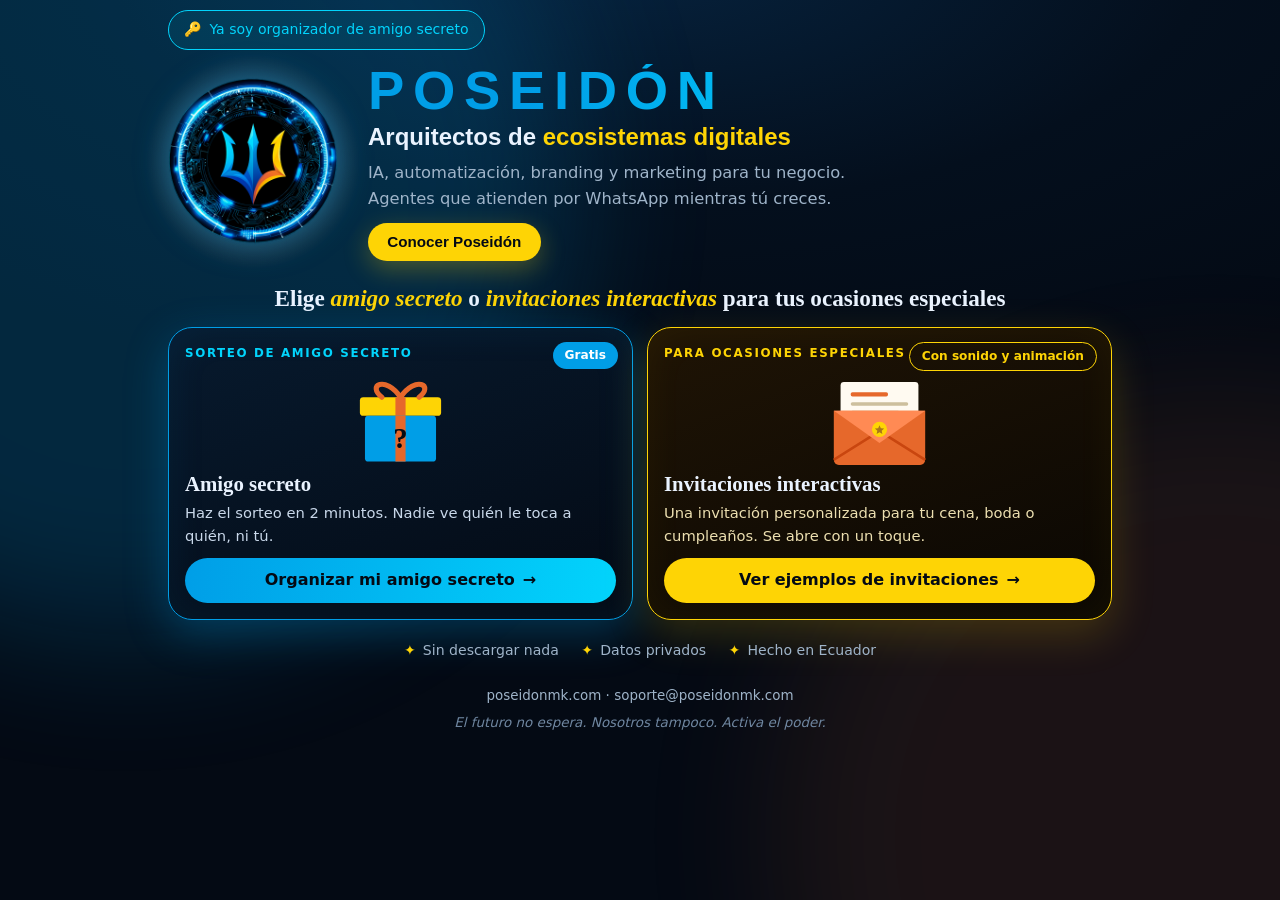
==== index.html @ f5eb84e8 "Portada: solo 'Conocer Poseidón', títulos y botones más claros; sorteo: 'Cómo funciona' plegable des" ====
<!DOCTYPE html>
<html lang="es">
<head>
<meta charset="utf-8">
<meta name="viewport" content="width=device-width, initial-scale=1, viewport-fit=cover">
<title>InSecret · Amigo secreto e invitaciones interactivas · Poseidón</title>
<meta name="description" content="Organiza tu amigo secreto gratis en 2 minutos, o crea una invitación interactiva con sonido y animación para tu cena, boda o cumpleaños. Un producto de Poseidón.">
<meta name="theme-color" content="#040a14">
<meta name="referrer" content="no-referrer">
<meta http-equiv="Content-Security-Policy" content="default-src 'self'; script-src 'self'; style-src 'self' 'unsafe-inline' https://fonts.googleapis.com; font-src https://fonts.gstatic.com; img-src 'self' data: blob:; connect-src 'self'; base-uri 'none'; form-action 'none'">
<link rel="canonical" href="https://insecret.poseidonmk.com/">
<meta property="og:site_name" content="Poseidón">
<meta property="og:locale" content="es_EC">
<meta property="og:type" content="website">
<meta property="og:url" content="https://insecret.poseidonmk.com/">
<meta property="og:title" content="InSecret · Amigo secreto e invitaciones interactivas">
<meta property="og:description" content="Sorteo de amigo secreto gratis y invitaciones animadas con sonido para tu cena, boda o cumpleaños.">
<meta property="og:image" content="https://insecret.poseidonmk.com/assets/og-image.jpg?v=3">
<meta property="og:image:type" content="image/jpeg">
<meta property="og:image:width" content="1200">
<meta property="og:image:height" content="630">
<meta name="twitter:card" content="summary_large_image">
<link rel="icon" type="image/png" href="assets/favicon.png">
<link rel="apple-touch-icon" href="assets/icon-192.png">
<link rel="preconnect" href="https://fonts.googleapis.com">
<link rel="preconnect" href="https://fonts.gstatic.com" crossorigin>
<link href="https://fonts.googleapis.com/css2?family=Outfit:wght@300;400;500;600;700&family=Playfair+Display:ital,wght@0,600;0,700;1,600&display=swap" rel="stylesheet">
<link rel="stylesheet" href="css/landing.css?v=5">
</head>
<body>
<canvas id="fx" aria-hidden="true"></canvas>
<div class="aurora" aria-hidden="true"><i></i><i></i></div>

<header class="top">
  <a class="pill" id="org" href="amigo-secreto/?r=1"><span aria-hidden="true">🔑</span> Ya soy organizador de amigo secreto <b class="badge" id="org-n" hidden>0</b></a>
</header>

<main>
  <section class="hero hero-row">
    <a class="logo-big" href="https://poseidonmk.com" target="_blank" rel="noopener" aria-label="Ir a poseidonmk.com">
      <i class="halo" aria-hidden="true"></i><img src="assets/logo.png" alt="Poseidón" width="360" height="360">
    </a>
    <div class="hero-head">
      <p class="wordmark">POSEIDÓN</p>
      <h1>Arquitectos de <em>ecosistemas digitales</em></h1>
    </div>
    <p class="lead">IA, automatización, branding y marketing para tu negocio. Agentes que atienden por WhatsApp mientras tú creces.</p>
    <div class="cta-row">
      <a class="btn btn-gold" href="https://poseidonmk.com" target="_blank" rel="noopener">Conocer Poseidón</a>
    </div>
  </section>

  <section class="mini-head">
    <h2>Elige <em>amigo secreto</em> o <em>invitaciones interactivas</em> para tus ocasiones especiales</h2>
  </section>

  <section class="doors">
    <a class="door door-blue" href="amigo-secreto/" id="d1">
      <span class="tag tag-blue">Gratis</span><span class="kind">Sorteo de amigo secreto</span>
      <div class="art" aria-hidden="true">
        <svg viewBox="0 0 160 130" class="gift">
          <g class="names"><text x="14" y="30" class="n n1">Ana</text><text x="118" y="22" class="n n2">Luis</text><text x="132" y="62" class="n n3">Sofi</text><text x="4" y="66" class="n n4">Pedro</text></g>
          <g class="lid"><rect x="32" y="44" width="96" height="22" rx="4" fill="#fed405"/><rect x="74" y="44" width="12" height="22" fill="#e6682b"/><path d="M80 44C62 18 40 30 58 44M80 44C98 18 120 30 102 44" fill="none" stroke="#e6682b" stroke-width="6" stroke-linecap="round"/></g>
          <rect x="38" y="66" width="84" height="54" rx="4" fill="#009ee7"/><rect x="74" y="66" width="12" height="54" fill="#e6682b"/>
          <text x="80" y="104" text-anchor="middle" class="q">?</text>
        </svg>
      </div>
      <h3>Amigo secreto</h3>
      <p>Haz el sorteo en 2 minutos. Nadie ve quién le toca a quién, ni tú.</p>
      <span class="go">Organizar mi amigo secreto <i aria-hidden="true">→</i></span>
    </a>

    <a class="door door-gold" href="invitaciones/" id="d2">
      <span class="tag tag-line">Con sonido y animación</span><span class="kind kind-g">Para ocasiones especiales</span>
      <div class="art" aria-hidden="true">
        <svg viewBox="0 0 160 130" class="env">
          <g class="letter"><rect x="34" y="26" width="92" height="66" rx="4" fill="#fffaf1"/><rect x="46" y="38" width="44" height="5" rx="2" fill="#e6682b"/><rect x="46" y="50" width="68" height="4" rx="2" fill="#cdbf9d"/><rect x="46" y="60" width="58" height="4" rx="2" fill="#cdbf9d"/></g>
          <path d="M26 60h108v58a6 6 0 01-6 6H32a6 6 0 01-6-6z" fill="#e6682b"/>
          <path d="M26 118l54-34 54 34" fill="none" stroke="#c9460f" stroke-width="3"/>
          <g class="flap"><path d="M26 60L80 98l54-38z" fill="#ff8a54"/></g>
          <circle cx="80" cy="82" r="9" class="seal" fill="#fed405"/><path d="M80 77l1.6 3.6 3.9.4-2.9 2.6.8 3.8-3.4-2-3.4 2 .8-3.8-2.9-2.6 3.9-.4z" fill="#a8761a"/>
        </svg>
      </div>
      <h3>Invitaciones interactivas</h3>
      <p>Una invitación personalizada para tu cena, boda o cumpleaños. Se abre con un toque.</p>
      <span class="go">Ver ejemplos de invitaciones <i aria-hidden="true">→</i></span>
    </a>
  </section>

  <ul class="trust"><li>Sin descargar nada</li><li>Datos privados</li><li>Hecho en Ecuador</li></ul>
</main>

<footer>
  <a href="https://poseidonmk.com" target="_blank" rel="noopener">poseidonmk.com</a> · <a href="mailto:soporte@poseidonmk.com">soporte@poseidonmk.com</a>
  <p class="slogan">El futuro no espera. Nosotros tampoco. Activa el poder.</p>
</footer>
<script src="js/landing.js?v=1"></script>
</body>
</html>
---- css/landing.css ----
:root{--azul:#009ee7;--cian:#02d4fc;--prof:#00369f;--oro:#fed405;--nar:#e6682b;--neg:#040a14;--tx:#eaf3ff;--soft:#9fb4c9}
*{box-sizing:border-box;margin:0}
html{-webkit-text-size-adjust:100%}
body{min-height:100vh;min-height:100dvh;background:radial-gradient(120% 80% at 50% -10%,#0a2a66 0%,#06142f 45%,var(--neg) 80%);color:var(--tx);font:400 1rem/1.55 'Outfit',system-ui,sans-serif;overflow-x:hidden;padding-bottom:env(safe-area-inset-bottom)}
a{color:inherit;text-decoration:none}
:focus-visible{outline:3px solid var(--cian);outline-offset:3px;border-radius:12px}
#fx{position:fixed;inset:0;width:100%;height:100%;pointer-events:none;z-index:0}
.aurora{position:fixed;inset:0;pointer-events:none;z-index:0;overflow:hidden}
.aurora i{position:absolute;width:70vmax;height:70vmax;border-radius:50%;filter:blur(70px);opacity:.28;animation:drift 18s ease-in-out infinite alternate}
.aurora i:nth-child(1){background:var(--azul);left:-25vmax;top:-20vmax}
.aurora i:nth-child(2){background:var(--oro);opacity:.12;right:-30vmax;bottom:-30vmax;animation-delay:-8s}
@keyframes drift{to{transform:translate(8vmax,6vmax) scale(1.15)}}
.top,main,footer{position:relative;z-index:1}
.top{display:flex;align-items:center;flex-wrap:wrap;gap:.6rem .9rem;padding:14px 18px 0;max-width:980px;margin:0 auto}
.brand{display:flex;align-items:center;gap:.55rem;font-weight:600;font-size:1.15rem}
.brand img{border-radius:10px}
.by{font-size:.82rem;color:var(--soft);margin-right:auto}
.by:hover{color:var(--oro)}
.pill{display:inline-flex;align-items:center;gap:.45rem;font-size:.88rem;font-weight:500;padding:.5rem .95rem;border-radius:999px;border:1px solid var(--cian);color:var(--cian);background:rgba(2,212,252,.08);transition:transform .2s,background .2s}
.pill:hover{transform:translateY(-1px);background:rgba(2,212,252,.18)}
.badge{background:var(--oro);color:var(--neg);border-radius:999px;font-size:.75rem;min-width:1.35rem;height:1.35rem;display:inline-grid;place-items:center;padding:0 .3rem}
.hero{text-align:center;padding:30px 20px 8px;max-width:760px;margin:0 auto}
.eyebrow{letter-spacing:.22em;text-transform:uppercase;font-size:.74rem;color:var(--oro);margin-bottom:10px}
h1{font:700 clamp(2rem,7.5vw,3.4rem)/1.08 'Playfair Display',Georgia,serif}
h1 em{font-style:italic;background:linear-gradient(100deg,var(--cian),#fff 40%,var(--oro) 70%,var(--cian));background-size:220% 100%;-webkit-background-clip:text;background-clip:text;color:transparent;animation:shine 6s linear infinite}
@keyframes shine{to{background-position:-220% 0}}
.lead{color:var(--soft);margin-top:10px}
.doors{display:grid;gap:18px;padding:22px 18px 6px;max-width:980px;margin:0 auto;perspective:1000px}
@media(min-width:760px){.doors{grid-template-columns:1fr 1fr;gap:24px;padding-top:30px}}
.door{position:relative;display:flex;flex-direction:column;border-radius:24px;padding:20px 20px 22px;overflow:hidden;transform:rotateX(var(--rx,0)) rotateY(var(--ry,0));transition:transform .25s ease-out,box-shadow .3s;will-change:transform;opacity:0;animation:rise .9s cubic-bezier(.2,.8,.2,1) forwards}
.door-gold{animation-delay:.18s}
@keyframes rise{from{opacity:0;transform:translateY(30px) scale(.96)}to{opacity:1;transform:none}}
.door::after{content:"";position:absolute;inset:0;border-radius:inherit;background:linear-gradient(115deg,transparent 35%,rgba(255,255,255,.18) 50%,transparent 65%);transform:translateX(-120%);animation:sweep 5s ease-in-out infinite;pointer-events:none}
.door-gold::after{animation-delay:2.2s}
@keyframes sweep{0%,60%{transform:translateX(-120%)}100%{transform:translateX(120%)}}
.door-blue{background:linear-gradient(150deg,#0a4fd1 0%,var(--prof) 60%,#001d63 100%);border:1px solid var(--azul);box-shadow:0 18px 50px rgba(0,158,231,.3)}
.door-gold{background:linear-gradient(150deg,#3a2c00 0%,#1d1600 70%);border:1px solid var(--oro);box-shadow:0 18px 50px rgba(254,212,5,.2)}
.door:hover{box-shadow:0 24px 70px rgba(0,158,231,.5)}
.door-gold:hover{box-shadow:0 24px 70px rgba(254,212,5,.38)}
.tag{align-self:flex-end;font-size:.76rem;font-weight:600;border-radius:999px;padding:.25rem .75rem}
.tag-gold{background:var(--oro);color:var(--neg)}
.tag-line{border:1px solid var(--oro);color:var(--oro)}
.art{height:150px;display:grid;place-items:center;margin:-6px 0 4px}
.art svg{height:100%;width:auto;overflow:visible}
.door h2{font:700 1.5rem/1.15 'Playfair Display',Georgia,serif;margin-bottom:6px}
.door p{color:#d4e4fb;font-size:.98rem;margin-bottom:16px}
.door-gold p{color:#efe3ad}
.go{margin-top:auto;display:flex;justify-content:center;gap:.5rem;font-weight:600;padding:.8rem 1rem;border-radius:999px;background:var(--azul);color:#fff;transition:gap .25s}
.door-gold .go{background:var(--oro);color:var(--neg)}
.door:hover .go{gap:.9rem}
.go i{font-style:normal}
/* regalo */
.gift .lid{transform-box:fill-box;transform-origin:0 100%;animation:lid 4.2s ease-in-out infinite}
@keyframes lid{0%,55%,100%{transform:none}62%{transform:translate(-6px,-26px) rotate(-18deg)}82%{transform:translate(-6px,-26px) rotate(-18deg)}90%{transform:none}}
.gift .q{font:700 34px 'Playfair Display',serif;fill:var(--prof);animation:qb 4.2s ease-in-out infinite;transform-box:fill-box;transform-origin:center}
@keyframes qb{0%,55%,100%{transform:none}70%{transform:scale(1.3) rotate(-8deg)}}
.gift .n{font:600 13px 'Outfit',sans-serif;fill:#fff;opacity:0;animation:nm 4.2s ease-in-out infinite}
.gift .n2{animation-delay:.15s}.gift .n3{animation-delay:.3s}.gift .n4{animation-delay:.45s}
@keyframes nm{0%,56%{opacity:0;transform:translateY(24px)}68%,84%{opacity:1;transform:none}96%,100%{opacity:0;transform:translateY(-8px)}}
.gift .n{transform-box:fill-box}
/* sobre */
.env .flap{transform-box:fill-box;transform-origin:50% 0;animation:flap 5s ease-in-out infinite}
@keyframes flap{0%,40%,100%{transform:none}50%,80%{transform:scaleY(-1)}}
.env .letter{animation:let 5s ease-in-out infinite}
@keyframes let{0%,40%,100%{transform:none}55%,80%{transform:translateY(-30px)}}
.env .seal,.env .flap + circle,.env circle.seal{animation:seal 5s ease-in-out infinite;transform-box:fill-box;transform-origin:center}
@keyframes seal{0%,38%,100%{transform:scale(1);opacity:1}46%,82%{transform:scale(0);opacity:0}}
.env path[fill="#a8761a"]{animation:seal 5s ease-in-out infinite;transform-box:fill-box;transform-origin:center}
.trust{list-style:none;display:flex;flex-wrap:wrap;justify-content:center;gap:.6rem 1.4rem;padding:22px 18px 6px;font-size:.88rem;color:var(--soft);max-width:980px;margin:0 auto;position:relative;z-index:1}
.trust li::before{content:"✦";color:var(--oro);margin-right:.45rem}
footer{text-align:center;padding:18px 18px 30px;font-size:.84rem;color:var(--soft)}
footer a:hover{color:var(--oro)}
.slogan{margin-top:6px;font-style:italic;color:#6f86a0}
@media (prefers-reduced-motion:reduce){*{animation:none!important;transition:none!important}.door{opacity:1}}
.badge[hidden]{display:none}
.art{display:flex;justify-content:center;align-items:center;height:150px;flex:none}
.art svg{height:150px;width:195px;max-width:100%;flex:none}

/* ===== v3: colores del logo (negro, azul eléctrico, ámbar) ===== */
body{background:radial-gradient(110% 70% at 50% -5%,#06223d 0%,#040f1d 40%,#040a14 75%)}
.aurora i:nth-child(1){background:#009ee7;opacity:.2}
.aurora i:nth-child(2){background:#e6682b;opacity:.1}
.top{justify-content:space-between;padding-top:14px}
.hero{padding:10px 20px 6px}
.logo-big{position:relative;display:grid;place-items:center;width:min(62vw,250px);aspect-ratio:1;margin:6px auto 4px;animation:float 6s ease-in-out infinite}
.logo-big img{position:relative;width:100%;height:100%;border-radius:50%;filter:drop-shadow(0 0 28px rgba(0,158,231,.6))}
.logo-big .halo{position:absolute;inset:-14%;border-radius:50%;background:radial-gradient(circle,rgba(0,158,231,.35),rgba(230,104,43,.12) 55%,transparent 70%);animation:halo 3.6s ease-in-out infinite}
@keyframes float{50%{transform:translateY(-8px)}}
@keyframes halo{50%{transform:scale(1.12);opacity:.7}}
.wordmark{font:700 clamp(2.4rem,11vw,4.4rem)/1 'Outfit',sans-serif;letter-spacing:.2em;padding-left:.2em;background:linear-gradient(100deg,#009ee7 10%,#02d4fc 35%,#fff 50%,#fed405 68%,#e6682b 90%);background-size:220% 100%;-webkit-background-clip:text;background-clip:text;color:transparent;animation:shine 7s linear infinite;margin-top:4px}
.hero h1{font:600 clamp(1.15rem,4.4vw,1.7rem)/1.25 'Outfit',sans-serif;margin-top:8px;color:#eaf3ff}
.hero h1 em{font-style:normal;background:none;color:var(--oro);-webkit-text-fill-color:var(--oro);animation:none}
.hero .lead{max-width:560px;margin:12px auto 0}
.cta-row{display:flex;flex-wrap:wrap;gap:12px;justify-content:center;margin-top:20px}
.btn{display:inline-flex;align-items:center;justify-content:center;font:600 1rem 'Outfit',sans-serif;padding:.85rem 1.5rem;border-radius:999px;transition:transform .2s,filter .2s}
.btn:hover{transform:translateY(-2px);filter:brightness(1.08)}
.btn-gold{background:var(--oro);color:var(--neg);box-shadow:0 8px 26px rgba(254,212,5,.28)}
.btn-line{border:1.5px solid var(--azul);color:#fff}
.btn-l{font-size:1.1rem;padding:1rem 1.8rem}
.areas{list-style:none;display:flex;flex-wrap:wrap;gap:.5rem;justify-content:center;margin-top:18px;padding:0}
.areas li{font-size:.8rem;letter-spacing:.06em;color:var(--cian);border:1px solid rgba(2,212,252,.35);border-radius:999px;padding:.25rem .8rem}
.mini-head{text-align:center;padding:38px 20px 0}
.mini-head h2,.h2c{font:700 clamp(1.5rem,5.5vw,2.1rem)/1.15 'Playfair Display',Georgia,serif;text-align:center}
.mini-head h2 em{color:var(--oro)}
.door-blue{background:linear-gradient(160deg,#071a2e 0%,#040a14 100%);border:1px solid var(--azul);box-shadow:0 14px 44px rgba(0,158,231,.28),inset 0 0 40px rgba(0,158,231,.08)}
.door-gold{background:linear-gradient(160deg,#1f1405 0%,#0a0703 100%);border:1px solid var(--oro);box-shadow:0 14px 44px rgba(254,212,5,.18),inset 0 0 40px rgba(254,212,5,.05)}
.door h3{font:700 1.5rem/1.15 'Playfair Display',Georgia,serif;margin-bottom:6px}
.door p{color:#c9d8ea}.door-gold p{color:#ecdfb0}
.tag-blue{background:var(--azul);color:#fff}
.door-blue .go{background:linear-gradient(100deg,var(--azul),var(--cian));color:var(--neg)}
.gift .q{fill:var(--neg)}
/* páginas internas */
.sub .top{align-items:center}
.pill-back{border-color:rgba(255,255,255,.3);color:#fff;background:rgba(255,255,255,.07)}
.sub .by{display:flex;align-items:center;gap:.45rem;margin:0;font-size:.9rem;color:#fff}
.sub .by img{border-radius:50%}
.hero-s{padding-top:26px}
.block{max-width:980px;margin:0 auto;padding:40px 18px 0;position:relative;z-index:1}
.sub-l{text-align:center;color:var(--soft);margin:8px auto 18px;max-width:560px}
.feat{list-style:none;padding:0;display:grid;gap:10px;margin-top:20px;grid-template-columns:repeat(2,minmax(0,1fr))}
@media(min-width:760px){.feat{grid-template-columns:repeat(2,minmax(0,1fr));gap:12px}}
.feat li{display:flex;gap:12px;align-items:flex-start;padding:14px;border-radius:16px;background:rgba(255,255,255,.05);border:1px solid rgba(255,255,255,.1)}
.feat b{font-size:1.4rem;width:2.4rem;height:2.4rem;flex:none;border-radius:50%;display:grid;place-items:center;background:rgba(254,212,5,.14);color:var(--oro)}
.feat span{display:block;font-size:.88rem;color:var(--soft);line-height:1.35}
.feat strong{display:block;font-size:.98rem;color:#fff;font-weight:600}
.occs{display:grid;gap:14px;grid-template-columns:1fr}
@media(min-width:560px){.occs{grid-template-columns:repeat(2,minmax(0,1fr))}}
@media(min-width:900px){.occs{grid-template-columns:repeat(3,minmax(0,1fr))}}
.occ{position:relative;display:flex;flex-direction:column;gap:4px;padding:18px;border-radius:20px;background:linear-gradient(160deg,color-mix(in srgb,var(--bg) 70%,#000),#050b16);border:1px solid var(--ac);box-shadow:0 10px 30px rgba(0,0,0,.4);transition:transform .25s,box-shadow .25s;overflow:hidden}
.occ:hover{transform:translateY(-4px);box-shadow:0 16px 40px color-mix(in srgb,var(--ac) 40%,transparent)}
.oi{font-size:2.2rem;line-height:1;margin-bottom:6px;display:inline-block;animation:bob 3.2s ease-in-out infinite}
.occ:nth-child(2n) .oi{animation-delay:-1.2s}.occ:nth-child(3n) .oi{animation-delay:-2.1s}
@keyframes bob{50%{transform:translateY(-6px) rotate(-6deg)}}
.occ h3{font:700 1.25rem/1.2 'Playfair Display',Georgia,serif}
.occ p{color:#cfdcec;font-size:.92rem;margin:0}
.go-s{margin-top:10px;font-weight:600;color:var(--ac)}
.final{text-align:center;padding-bottom:10px}
.final .btn{margin-top:4px}

/* ===== v4: portada compacta, logo a la izquierda y tarjetas en el primer vistazo ===== */
.top{padding-top:10px}
.hero-row{display:grid;grid-template-columns:auto 1fr;grid-template-areas:"logo head" "lead lead" "cta cta";align-items:center;gap:8px 14px;text-align:left;max-width:980px;padding:6px 18px 0}
.hero-row .logo-big{grid-area:logo;width:92px;margin:0;animation:float 6s ease-in-out infinite}
.hero-row .logo-big img{filter:drop-shadow(0 0 16px rgba(0,158,231,.6))}
.hero-head{grid-area:head;min-width:0}
.hero-row .wordmark{font-size:clamp(1.7rem,8.5vw,2.4rem);letter-spacing:.12em;padding:0;margin:0;text-align:left}
.hero-row h1{font-size:clamp(.95rem,4vw,1.15rem);margin:4px 0 0}
.hero-row .lead{grid-area:lead;margin:4px 0 0;font-size:.95rem}
.hero-row .cta-row{grid-area:cta;justify-content:flex-start;margin-top:6px}
.hero-row .btn{padding:.65rem 1.2rem;font-size:.95rem}
@media(min-width:760px){
  .hero-row{grid-template-columns:auto 1fr;grid-template-areas:"logo head" "logo lead" "logo cta";gap:4px 30px;justify-content:center;padding-top:14px}
  .hero-row .logo-big{width:170px}
  .hero-row .wordmark{font-size:3.4rem;letter-spacing:.16em}
  .hero-row h1{font-size:1.5rem}
  .hero-row .lead{max-width:520px;font-size:1.02rem}
}
.mini-head{padding:22px 20px 0}
.mini-head h2{font-size:clamp(1.2rem,4.6vw,1.6rem)}
.doors{padding-top:14px;gap:14px}
.door{padding:14px 16px 16px}
.art{height:96px;margin:-2px 0 2px}.art svg{height:96px;width:125px}
.door h3{font-size:1.3rem}.door p{font-size:.92rem;margin-bottom:10px}
.go{padding:.65rem 1rem}
.trust{padding-top:14px}
@media(min-width:760px){.art{height:110px}.art svg{height:110px;width:143px}}
@media(max-width:520px){.hero-row .cta-row{flex-wrap:nowrap;gap:8px}.hero-row .btn{padding:.6rem .85rem;font-size:.88rem;white-space:nowrap}}
/* v5 */
.door{position:relative}
.tag{position:absolute;top:14px;right:14px}
.kind{align-self:flex-start;font-size:.74rem;letter-spacing:.14em;text-transform:uppercase;font-weight:600;color:var(--cian);margin:2px 0 0}
.kind-g{color:var(--oro)}
.mini-head h2{font-size:clamp(1.05rem,4.2vw,1.45rem);line-height:1.3;max-width:820px;margin:0 auto}
.mini-head h2 em{font-style:italic}
.hero-row .cta-row{margin-top:8px}
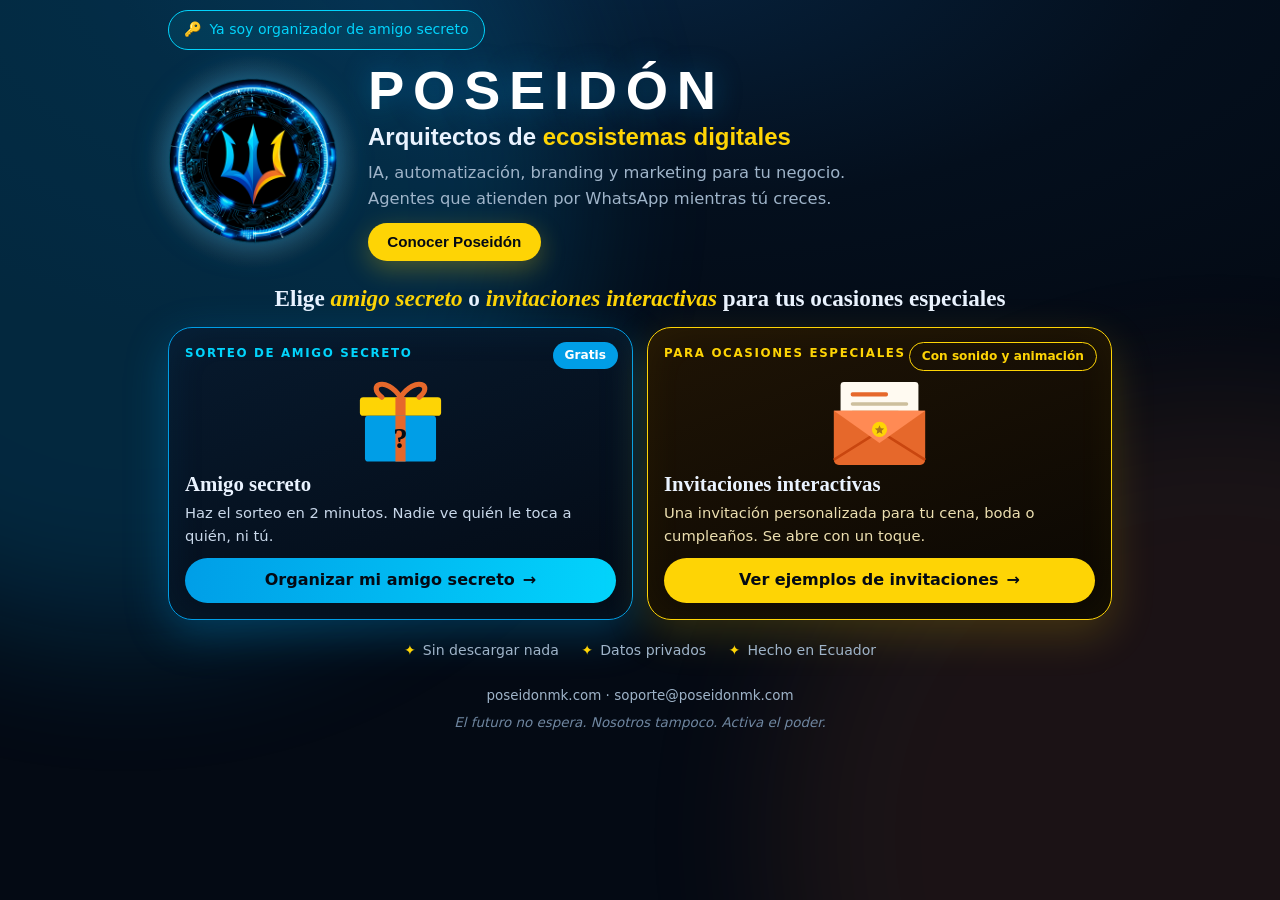
==== commit 5645f347: "Invitacion en pasos con luces tendidas, adornos, gorrito, nieve y estilo corporativo oscuro; demo co" ====
--- a/index.html
+++ b/index.html
@@ -25,7 +25,7 @@
 <link rel="preconnect" href="https://fonts.googleapis.com">
 <link rel="preconnect" href="https://fonts.gstatic.com" crossorigin>
 <link href="https://fonts.googleapis.com/css2?family=Outfit:wght@300;400;500;600;700&family=Playfair+Display:ital,wght@0,600;0,700;1,600&display=swap" rel="stylesheet">
-<link rel="stylesheet" href="css/landing.css?v=5">
+<link rel="stylesheet" href="css/landing.css?v=7">
 </head>
 <body>
 <canvas id="fx" aria-hidden="true"></canvas>
--- a/css/landing.css
+++ b/css/landing.css
@@ -173,3 +173,27 @@
 .mini-head h2{font-size:clamp(1.05rem,4.2vw,1.45rem);line-height:1.3;max-width:820px;margin:0 auto}
 .mini-head h2 em{font-style:italic}
 .hero-row .cta-row{margin-top:8px}
+
+/* v6 empresa */
+.emp{max-width:760px;margin:0 auto;padding:24px 18px;text-align:center}
+.emp h2 em{color:var(--oro);font-style:normal}
+.emp-lead{color:var(--soft);max-width:560px;margin:8px auto 16px}
+.emp-steps{display:grid;gap:10px;margin-bottom:18px}
+@media(min-width:640px){.emp-steps{grid-template-columns:repeat(3,1fr)}}
+.emp-steps div{display:flex;gap:10px;align-items:center;text-align:left;background:rgba(255,255,255,.05);border:1px solid rgba(0,158,231,.4);border-radius:14px;padding:10px 12px}
+.emp-steps b{flex:none;width:28px;height:28px;border-radius:50%;background:#fed405;color:#040a14;display:grid;place-items:center}
+.emp-steps span{font-size:.92rem}
+.emp-cap{color:var(--cian);font-size:.8rem;letter-spacing:.12em;text-transform:uppercase;margin:6px 0 8px}
+.mail{background:#fff;color:#1b2430;border-radius:14px;overflow:hidden;text-align:left;max-width:460px;margin:0 auto 18px;box-shadow:0 14px 40px rgba(0,0,0,.45)}
+.m-bar{background:#e8edf3;padding:8px 12px;display:flex;gap:6px}.m-bar span{width:9px;height:9px;border-radius:50%;background:#c3ccd8}
+.m-meta{padding:10px 16px;border-bottom:1px solid #e4e9ef;font-size:.82rem;display:grid;gap:3px}.m-meta small{color:#7b8794;display:inline-block;width:46px}
+.m-body{padding:18px 18px 20px;display:grid;gap:10px;justify-items:start}
+.m-logo{width:46px;height:46px;border-radius:10px;background:#0b5d3b;color:#fff;font:700 1.5rem Georgia,serif;display:grid;place-items:center}
+.m-co{font-weight:600;color:#0b5d3b;margin-top:-6px}
+.m-body h3{font-size:1.2rem;margin:2px 0 0}.m-body p{font-size:.95rem;line-height:1.5}
+.m-btn{display:block;width:100%;text-align:center;border-radius:999px;padding:.7rem 1rem;font-weight:600;font-size:.95rem}
+.m-b1{background:#0b5d3b;color:#fff}.m-b2{background:#fff;color:#0b5d3b;border:2px solid #0b5d3b}
+.m-body small{color:#7b8794;font-size:.78rem}.m-sign{font-size:.88rem;color:#3a4654;border-top:1px solid #e4e9ef;padding-top:10px;width:100%}
+
+/* v7 wordmark blanco */
+.wordmark,.hero-row .wordmark{background:none!important;-webkit-background-clip:border-box!important;background-clip:border-box!important;-webkit-text-fill-color:#fff!important;color:#fff!important;animation:none!important;text-shadow:0 0 28px rgba(0,158,231,.35)}
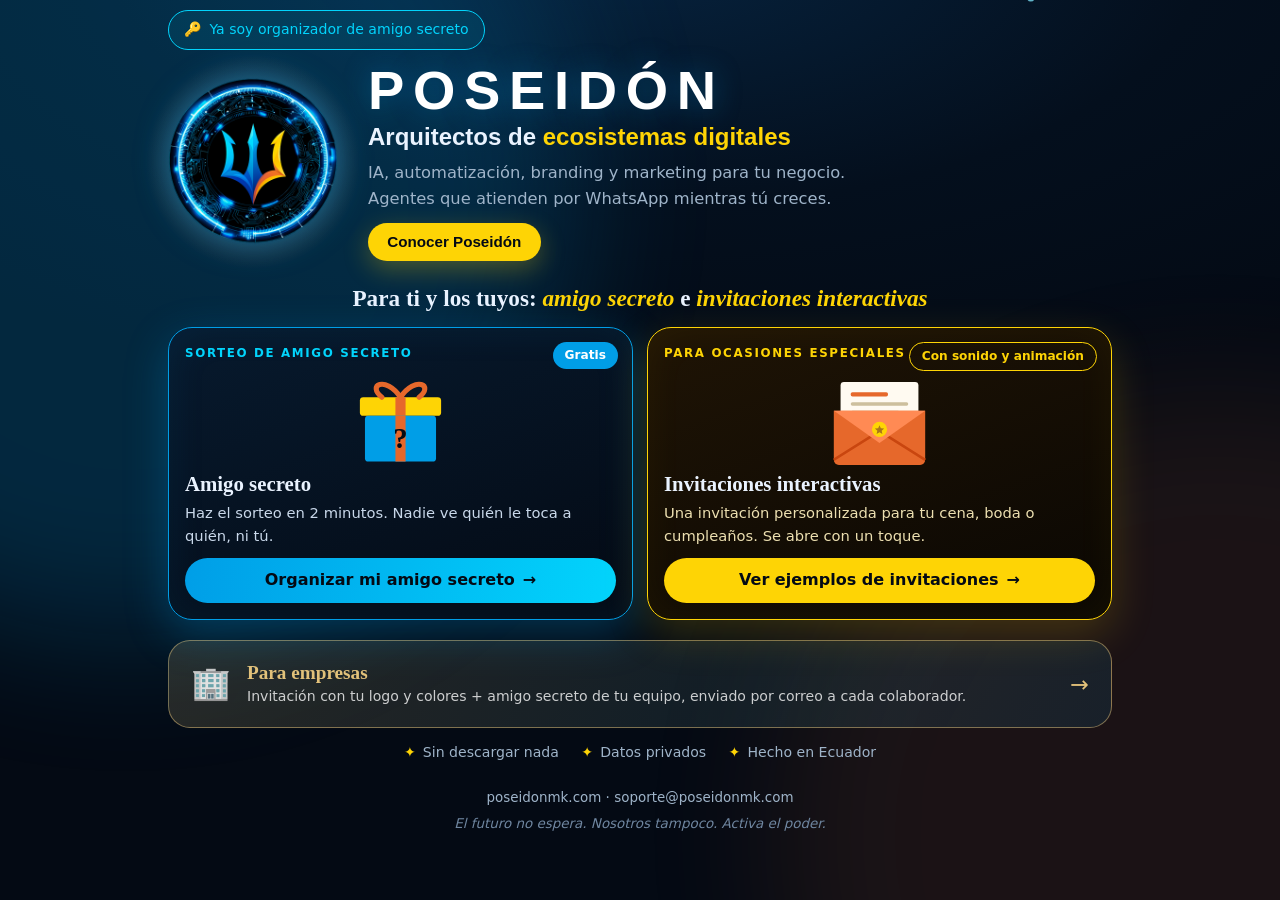
==== commit 04c9c787: "Quitar 'ver todo', correo en columna empresarial, banner Para empresas en inicio, sin tarjeta redund" ====
--- a/index.html
+++ b/index.html
@@ -25,7 +25,7 @@
 <link rel="preconnect" href="https://fonts.googleapis.com">
 <link rel="preconnect" href="https://fonts.gstatic.com" crossorigin>
 <link href="https://fonts.googleapis.com/css2?family=Outfit:wght@300;400;500;600;700&family=Playfair+Display:ital,wght@0,600;0,700;1,600&display=swap" rel="stylesheet">
-<link rel="stylesheet" href="css/landing.css?v=7">
+<link rel="stylesheet" href="css/landing.css?v=9">
 </head>
 <body>
 <canvas id="fx" aria-hidden="true"></canvas>
@@ -51,7 +51,7 @@
   </section>
 
   <section class="mini-head">
-    <h2>Elige <em>amigo secreto</em> o <em>invitaciones interactivas</em> para tus ocasiones especiales</h2>
+    <h2>Para ti y los tuyos: <em>amigo secreto</em> e <em>invitaciones interactivas</em></h2>
   </section>
 
   <section class="doors">
@@ -87,6 +87,8 @@
     </a>
   </section>
 
+  <section class="doors-emp"><a class="door-e" href="invitaciones/#empresas"><span class="e-ic" aria-hidden="true">🏢</span><span class="e-tx"><b>Para empresas</b><small>Invitación con tu logo y colores + amigo secreto de tu equipo, enviado por correo a cada colaborador.</small></span><i aria-hidden="true">→</i></a></section>
+
   <ul class="trust"><li>Sin descargar nada</li><li>Datos privados</li><li>Hecho en Ecuador</li></ul>
 </main>
 
--- a/css/landing.css
+++ b/css/landing.css
@@ -197,3 +197,38 @@
 
 /* v7 wordmark blanco */
 .wordmark,.hero-row .wordmark{background:none!important;-webkit-background-clip:border-box!important;background-clip:border-box!important;-webkit-text-fill-color:#fff!important;color:#fff!important;animation:none!important;text-shadow:0 0 28px rgba(0,158,231,.35)}
+
+/* v8 ejemplos en dos columnas + correo oscuro */
+.two{display:grid;grid-template-columns:1fr 1fr;gap:22px;max-width:920px;margin:26px auto 0}
+.col{background:rgba(255,255,255,.04);border:1px solid rgba(255,255,255,.1);border-radius:20px;padding:22px 18px}
+.col-e{border-color:rgba(227,194,122,.45);background:linear-gradient(180deg,rgba(227,194,122,.08),rgba(255,255,255,.03))}
+.col-t{margin:0;font:700 1.25rem 'Playfair Display',serif;text-align:center}
+.col-e .col-t{color:#e3c27a}
+.col-s{margin:4px 0 16px;text-align:center;font-size:.85rem;opacity:.7}
+.ex{display:flex;align-items:center;gap:12px;padding:12px 14px;margin-top:10px;border-radius:14px;text-decoration:none;color:#fff;background:rgba(4,10,20,.55);border:1px solid rgba(255,255,255,.1);border-left:3px solid var(--ac);transition:transform .2s,background .2s}
+.ex:hover{transform:translateX(4px);background:rgba(4,10,20,.85)}
+.ex .oi{font-size:1.5rem}.ex span:nth-child(2){flex:1;display:flex;flex-direction:column}
+.ex b{font-weight:600;font-size:.98rem}.ex small{opacity:.65;font-size:.8rem}.ex i{font-style:normal;color:var(--ac);font-size:1.1rem}
+.ex-more{border-style:dashed}
+.block + .block .feat{margin-top:18px}
+.mail-d .m-body{background:#0b1220;color:#f6f1e4;padding:0}
+.mail-d .m-ban{display:block;width:100%;height:auto}
+.mail-d .m-pad{padding:22px 22px 20px;text-align:center}
+.mail-d .m-co{font:700 .7rem Arial;letter-spacing:.3em;text-transform:uppercase;color:#e3c27a}
+.mail-d h3{font:700 1.6rem Georgia,serif;color:#f3dfae;margin:12px 0}
+.mail-d p{color:#e9e4d6}.mail-d .m-g{color:#e3c27a}
+.mail-d .m-b1{background:#e3c27a!important;color:#1a1405!important;border:0!important}
+.mail-d .m-b2{background:transparent!important;border:2px solid #e3c27a!important;color:#e3c27a!important}
+.mail-d .m-sign{border-top:1px solid rgba(227,194,122,.25);color:#e3c27a;font-style:italic;font-family:Georgia,serif}
+@media(max-width:720px){.two{grid-template-columns:1fr}}
+
+.col-mail{margin-top:18px;padding-top:14px;border-top:1px dashed rgba(227,194,122,.35)}
+.col-mail .emp-cap{text-align:center;margin:0 0 10px}
+.col-mail .mail{max-width:none;width:100%;margin:0 auto}
+.col-mail .m-meta{text-align:left;font-size:.72rem}
+.col-mail .m-meta>div{display:flex;gap:8px;flex-wrap:wrap}
+
+.doors-emp{max-width:980px;margin:14px auto 0;padding:0 18px}
+.door-e{display:flex;align-items:center;gap:16px;padding:18px 22px;border-radius:22px;text-decoration:none;color:#fff;background:linear-gradient(120deg,rgba(227,194,122,.16),rgba(0,158,231,.1));border:1px solid rgba(227,194,122,.5);transition:transform .2s,box-shadow .3s}
+.door-e:hover{transform:translateY(-3px);box-shadow:0 10px 30px rgba(227,194,122,.18)}
+.e-ic{font-size:2rem}.e-tx{flex:1;display:flex;flex-direction:column;gap:3px}.e-tx b{font:700 1.2rem 'Playfair Display',serif;color:#e3c27a}.e-tx small{opacity:.78;font-size:.88rem;line-height:1.4}.door-e i{font-style:normal;font-size:1.4rem;color:#e3c27a}
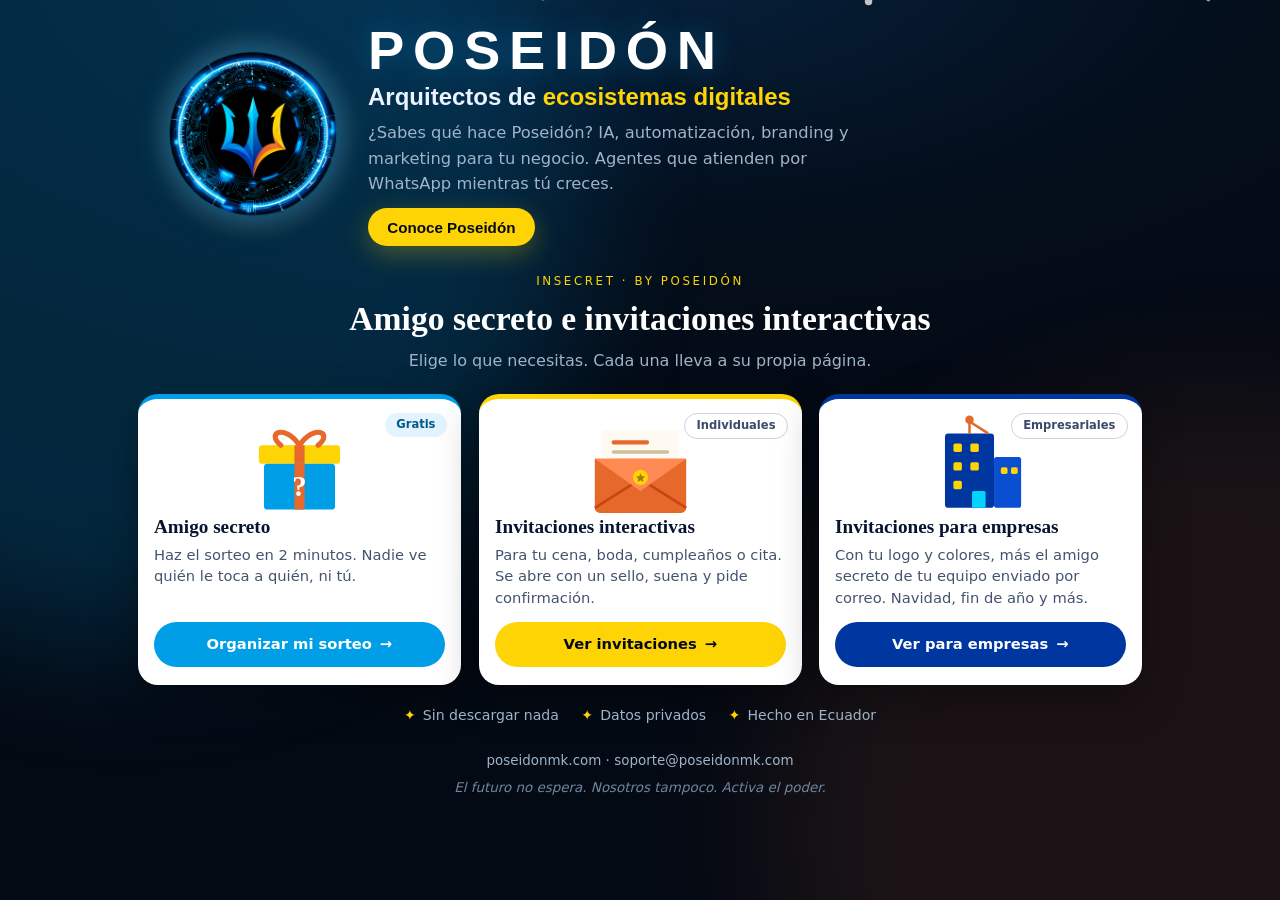
==== commit 71626d6a: "Inicio ordenado en tres tarjetas (amigo secreto, individuales, empresas) y páginas separadas para in" ====
--- a/index.html
+++ b/index.html
@@ -25,15 +25,13 @@
 <link rel="preconnect" href="https://fonts.googleapis.com">
 <link rel="preconnect" href="https://fonts.gstatic.com" crossorigin>
 <link href="https://fonts.googleapis.com/css2?family=Outfit:wght@300;400;500;600;700&family=Playfair+Display:ital,wght@0,600;0,700;1,600&display=swap" rel="stylesheet">
-<link rel="stylesheet" href="css/landing.css?v=9">
+<link rel="stylesheet" href="css/landing.css?v=12">
 </head>
 <body>
 <canvas id="fx" aria-hidden="true"></canvas>
 <div class="aurora" aria-hidden="true"><i></i><i></i></div>
 
-<header class="top">
-  <a class="pill" id="org" href="amigo-secreto/?r=1"><span aria-hidden="true">🔑</span> Ya soy organizador de amigo secreto <b class="badge" id="org-n" hidden>0</b></a>
-</header>
+<header class="top"></header>
 
 <main>
   <section class="hero hero-row">
@@ -44,50 +42,52 @@
       <p class="wordmark">POSEIDÓN</p>
       <h1>Arquitectos de <em>ecosistemas digitales</em></h1>
     </div>
-    <p class="lead">IA, automatización, branding y marketing para tu negocio. Agentes que atienden por WhatsApp mientras tú creces.</p>
+    <p class="lead">¿Sabes qué hace Poseidón? IA, automatización, branding y marketing para tu negocio. Agentes que atienden por WhatsApp mientras tú creces.</p>
     <div class="cta-row">
-      <a class="btn btn-gold" href="https://poseidonmk.com" target="_blank" rel="noopener">Conocer Poseidón</a>
+      <a class="btn btn-gold" href="https://poseidonmk.com" target="_blank" rel="noopener">Conoce Poseidón</a>
     </div>
   </section>
 
   <section class="mini-head">
-    <h2>Para ti y los tuyos: <em>amigo secreto</em> e <em>invitaciones interactivas</em></h2>
+    <p class="eyebrow">InSecret · by Poseidón</p>
+    <h2>Amigo secreto e invitaciones interactivas</h2>
+    <p class="lead">Elige lo que necesitas. Cada una lleva a su propia página.</p>
   </section>
 
-  <section class="doors">
-    <a class="door door-blue" href="amigo-secreto/" id="d1">
-      <span class="tag tag-blue">Gratis</span><span class="kind">Sorteo de amigo secreto</span>
-      <div class="art" aria-hidden="true">
-        <svg viewBox="0 0 160 130" class="gift">
+  <section class="sols">
+    <a class="sol sol-a" href="amigo-secreto/" id="d1">
+      <span class="tag tag-blue">Gratis</span>
+      <div class="art" aria-hidden="true"><svg viewBox="0 0 160 130" class="gift">
           <g class="names"><text x="14" y="30" class="n n1">Ana</text><text x="118" y="22" class="n n2">Luis</text><text x="132" y="62" class="n n3">Sofi</text><text x="4" y="66" class="n n4">Pedro</text></g>
           <g class="lid"><rect x="32" y="44" width="96" height="22" rx="4" fill="#fed405"/><rect x="74" y="44" width="12" height="22" fill="#e6682b"/><path d="M80 44C62 18 40 30 58 44M80 44C98 18 120 30 102 44" fill="none" stroke="#e6682b" stroke-width="6" stroke-linecap="round"/></g>
           <rect x="38" y="66" width="84" height="54" rx="4" fill="#009ee7"/><rect x="74" y="66" width="12" height="54" fill="#e6682b"/>
           <text x="80" y="104" text-anchor="middle" class="q">?</text>
-        </svg>
-      </div>
+        </svg></div>
       <h3>Amigo secreto</h3>
       <p>Haz el sorteo en 2 minutos. Nadie ve quién le toca a quién, ni tú.</p>
-      <span class="go">Organizar mi amigo secreto <i aria-hidden="true">→</i></span>
+      <span class="go">Organizar mi sorteo <i aria-hidden="true">→</i></span>
     </a>
-
-    <a class="door door-gold" href="invitaciones/" id="d2">
-      <span class="tag tag-line">Con sonido y animación</span><span class="kind kind-g">Para ocasiones especiales</span>
-      <div class="art" aria-hidden="true">
-        <svg viewBox="0 0 160 130" class="env">
+    <a class="sol sol-b" href="invitaciones/" id="d2">
+      <span class="tag tag-line">Individuales</span>
+      <div class="art" aria-hidden="true"><svg viewBox="0 0 160 130" class="env">
           <g class="letter"><rect x="34" y="26" width="92" height="66" rx="4" fill="#fffaf1"/><rect x="46" y="38" width="44" height="5" rx="2" fill="#e6682b"/><rect x="46" y="50" width="68" height="4" rx="2" fill="#cdbf9d"/><rect x="46" y="60" width="58" height="4" rx="2" fill="#cdbf9d"/></g>
           <path d="M26 60h108v58a6 6 0 01-6 6H32a6 6 0 01-6-6z" fill="#e6682b"/>
           <path d="M26 118l54-34 54 34" fill="none" stroke="#c9460f" stroke-width="3"/>
           <g class="flap"><path d="M26 60L80 98l54-38z" fill="#ff8a54"/></g>
           <circle cx="80" cy="82" r="9" class="seal" fill="#fed405"/><path d="M80 77l1.6 3.6 3.9.4-2.9 2.6.8 3.8-3.4-2-3.4 2 .8-3.8-2.9-2.6 3.9-.4z" fill="#a8761a"/>
-        </svg>
-      </div>
+        </svg></div>
       <h3>Invitaciones interactivas</h3>
-      <p>Una invitación personalizada para tu cena, boda o cumpleaños. Se abre con un toque.</p>
-      <span class="go">Ver ejemplos de invitaciones <i aria-hidden="true">→</i></span>
+      <p>Para tu cena, boda, cumpleaños o cita. Se abre con un sello, suena y pide confirmación.</p>
+      <span class="go">Ver invitaciones <i aria-hidden="true">→</i></span>
+    </a>
+    <a class="sol sol-c" href="empresas/" id="d3">
+      <span class="tag tag-line">Empresariales</span>
+      <div class="art" aria-hidden="true"><svg viewBox="0 0 160 130" class="biz"><rect x="38" y="30" width="58" height="88" rx="4" fill="#00369f"/><rect x="96" y="58" width="32" height="60" rx="3" fill="#0a4fd1"/><g fill="#fed405"><rect x="48" y="42" width="10" height="10" rx="2"/><rect x="68" y="42" width="10" height="10" rx="2"/><rect x="48" y="64" width="10" height="10" rx="2"/><rect x="68" y="64" width="10" height="10" rx="2"/><rect x="48" y="86" width="10" height="10" rx="2"/><rect x="104" y="70" width="8" height="8" rx="2"/><rect x="116" y="70" width="8" height="8" rx="2"/></g><rect x="70" y="98" width="16" height="20" rx="2" fill="#02d4fc"/><path d="M67 30l0-14 22 14" fill="none" stroke="#e6682b" stroke-width="3"/><circle cx="67" cy="14" r="5" fill="#e6682b" class="bl"/></svg></div>
+      <h3>Invitaciones para empresas</h3>
+      <p>Con tu logo y colores, más el amigo secreto de tu equipo enviado por correo. Navidad, fin de año y más.</p>
+      <span class="go">Ver para empresas <i aria-hidden="true">→</i></span>
     </a>
   </section>
-
-  <section class="doors-emp"><a class="door-e" href="invitaciones/#empresas"><span class="e-ic" aria-hidden="true">🏢</span><span class="e-tx"><b>Para empresas</b><small>Invitación con tu logo y colores + amigo secreto de tu equipo, enviado por correo a cada colaborador.</small></span><i aria-hidden="true">→</i></a></section>
 
   <ul class="trust"><li>Sin descargar nada</li><li>Datos privados</li><li>Hecho en Ecuador</li></ul>
 </main>
@@ -96,6 +96,6 @@
   <a href="https://poseidonmk.com" target="_blank" rel="noopener">poseidonmk.com</a> · <a href="mailto:soporte@poseidonmk.com">soporte@poseidonmk.com</a>
   <p class="slogan">El futuro no espera. Nosotros tampoco. Activa el poder.</p>
 </footer>
-<script src="js/landing.js?v=1"></script>
+<script src="js/landing.js?v=3"></script>
 </body>
 </html>
--- a/css/landing.css
+++ b/css/landing.css
@@ -232,3 +232,41 @@
 .door-e{display:flex;align-items:center;gap:16px;padding:18px 22px;border-radius:22px;text-decoration:none;color:#fff;background:linear-gradient(120deg,rgba(227,194,122,.16),rgba(0,158,231,.1));border:1px solid rgba(227,194,122,.5);transition:transform .2s,box-shadow .3s}
 .door-e:hover{transform:translateY(-3px);box-shadow:0 10px 30px rgba(227,194,122,.18)}
 .e-ic{font-size:2rem}.e-tx{flex:1;display:flex;flex-direction:column;gap:3px}.e-tx b{font:700 1.2rem 'Playfair Display',serif;color:#e3c27a}.e-tx small{opacity:.78;font-size:.88rem;line-height:1.4}.door-e i{font-style:normal;font-size:1.4rem;color:#e3c27a}
+
+.mail-open>summary{list-style:none;cursor:pointer;text-align:center;font:600 .95rem 'Outfit',sans-serif;color:#e3c27a;padding:13px 16px;border:1.5px solid #e3c27a;border-radius:999px;transition:background .2s}
+.mail-open>summary::-webkit-details-marker{display:none}
+.mail-open>summary:hover{background:rgba(227,194,122,.12)}
+.mail-open[open]>summary{margin-bottom:14px}
+.mail-open[open]>summary::after{content:" ▴"}.mail-open:not([open])>summary::after{content:" ▾"}
+.col-mail{border-top:0;padding-top:0}
+.col-mail .m-meta,.mail-d .m-meta{text-align:center}
+.col-mail .m-meta>div{justify-content:center}
+.mail-d .m-meta small{margin-right:6px}
+
+/* v11 páginas separadas */
+.col-w{max-width:880px;margin:22px auto 0}
+.exgrid{display:grid;grid-template-columns:repeat(auto-fit,minmax(300px,1fr));gap:0 14px}
+.xlink{max-width:880px;margin:0 auto}
+.x-card{display:flex;align-items:center;gap:14px;padding:18px 20px;border-radius:18px;border:1px dashed rgba(255,255,255,.28);background:rgba(255,255,255,.04);transition:transform .2s,border-color .2s}
+.x-card:hover{transform:translateY(-2px);border-color:var(--cian)}
+.x-card .oi{font-size:1.7rem}.x-card span:nth-child(2){flex:1;display:flex;flex-direction:column}.x-card b{font-size:1.05rem}.x-card small{opacity:.7;font-size:.86rem}.x-card i{font-style:normal;color:var(--cian);font-size:1.3rem}
+.mailsec{max-width:560px;margin-left:auto;margin-right:auto}
+.mailsec .col-mail{border:0}
+
+/* v11 inicio: tres tarjetas blancas */
+.mini-head{text-align:center;max-width:720px;margin:26px auto 0;padding:0 18px}
+.mini-head h2{font:700 clamp(1.5rem,5vw,2.1rem)/1.15 'Playfair Display',Georgia,serif;color:#fff;margin:4px 0 6px}
+.sols{display:grid;gap:16px;padding:20px 18px 6px;max-width:1040px;margin:0 auto;perspective:1000px}
+@media(min-width:820px){.sols{grid-template-columns:repeat(3,1fr);gap:18px}}
+.sol{position:relative;display:flex;flex-direction:column;background:#fff;color:#0b1b3a;border-radius:20px;padding:16px 16px 18px;box-shadow:0 14px 40px rgba(0,0,0,.35);border-top:5px solid var(--azul);transform:rotateX(var(--rx,0)) rotateY(var(--ry,0));transition:transform .25s ease-out,box-shadow .3s;will-change:transform}
+.sol-b{border-top-color:var(--oro)}.sol-c{border-top-color:var(--prof)}
+.sol:hover{box-shadow:0 22px 60px rgba(0,158,231,.45)}
+.sol .tag{align-self:flex-end;font-size:.72rem;font-weight:600;border-radius:999px;padding:.2rem .7rem}
+.sol .tag-blue{background:#e3f4ff;color:#005a8c}.sol .tag-line{border:1px solid #c9d3e6;color:#3b4a6b}
+.sol .art{height:92px;margin:2px 0 6px}
+.sol h3{font:700 1.2rem/1.2 'Playfair Display',Georgia,serif;margin:0 0 6px;color:#06142f}
+.sol p{color:#44536f;font-size:.92rem;line-height:1.45;margin-bottom:14px}
+.sol .go{margin-top:auto;background:var(--prof);color:#fff;font-size:.92rem;padding:.7rem .9rem}
+.sol-a .go{background:var(--azul)}.sol-b .go{background:var(--oro);color:var(--neg)}
+.sol .gift .n{fill:#00369f}.sol .gift .q{fill:#fff}
+.biz .bl{animation:blk 1.6s ease-in-out infinite alternate}@keyframes blk{to{opacity:.3}}
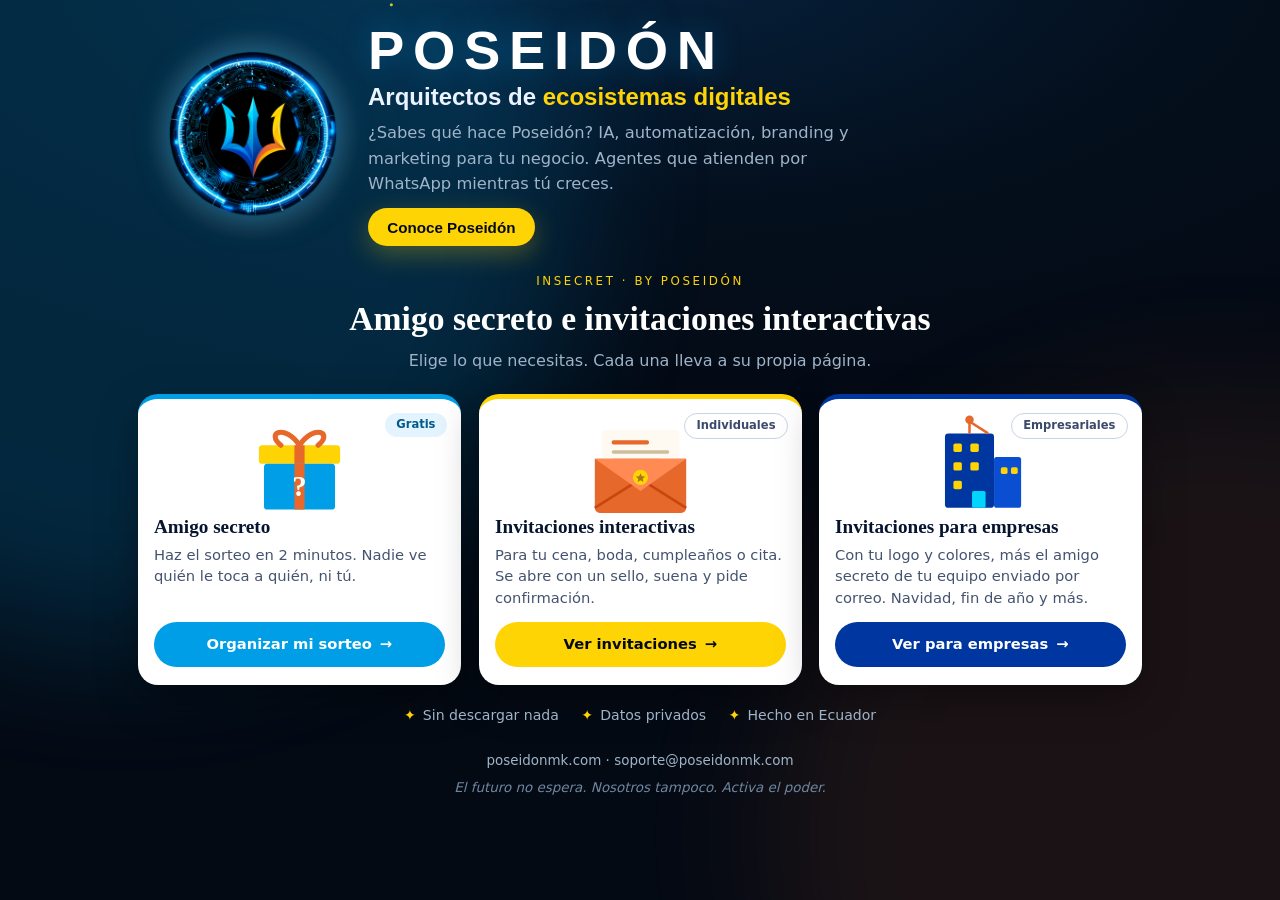
==== commit d1c8fec2: "Ejemplo de correo centrado en la página de empresas Co-Authored-By: Claude Sonnet 5.5 <noreply@anthr" ====
--- a/index.html
+++ b/index.html
@@ -25,7 +25,7 @@
 <link rel="preconnect" href="https://fonts.googleapis.com">
 <link rel="preconnect" href="https://fonts.gstatic.com" crossorigin>
 <link href="https://fonts.googleapis.com/css2?family=Outfit:wght@300;400;500;600;700&family=Playfair+Display:ital,wght@0,600;0,700;1,600&display=swap" rel="stylesheet">
-<link rel="stylesheet" href="css/landing.css?v=12">
+<link rel="stylesheet" href="css/landing.css?v=13">
 </head>
 <body>
 <canvas id="fx" aria-hidden="true"></canvas>
--- a/css/landing.css
+++ b/css/landing.css
@@ -270,3 +270,7 @@
 .sol-a .go{background:var(--azul)}.sol-b .go{background:var(--oro);color:var(--neg)}
 .sol .gift .n{fill:#00369f}.sol .gift .q{fill:#fff}
 .biz .bl{animation:blk 1.6s ease-in-out infinite alternate}@keyframes blk{to{opacity:.3}}
+.mail-d .m-body{display:block;justify-items:stretch}
+.mail-d .m-pad{width:100%;box-sizing:border-box;display:flex;flex-direction:column;align-items:stretch;gap:10px}
+.mail-d .m-pad>*{text-align:center}
+.mail-d .m-sign{width:100%}
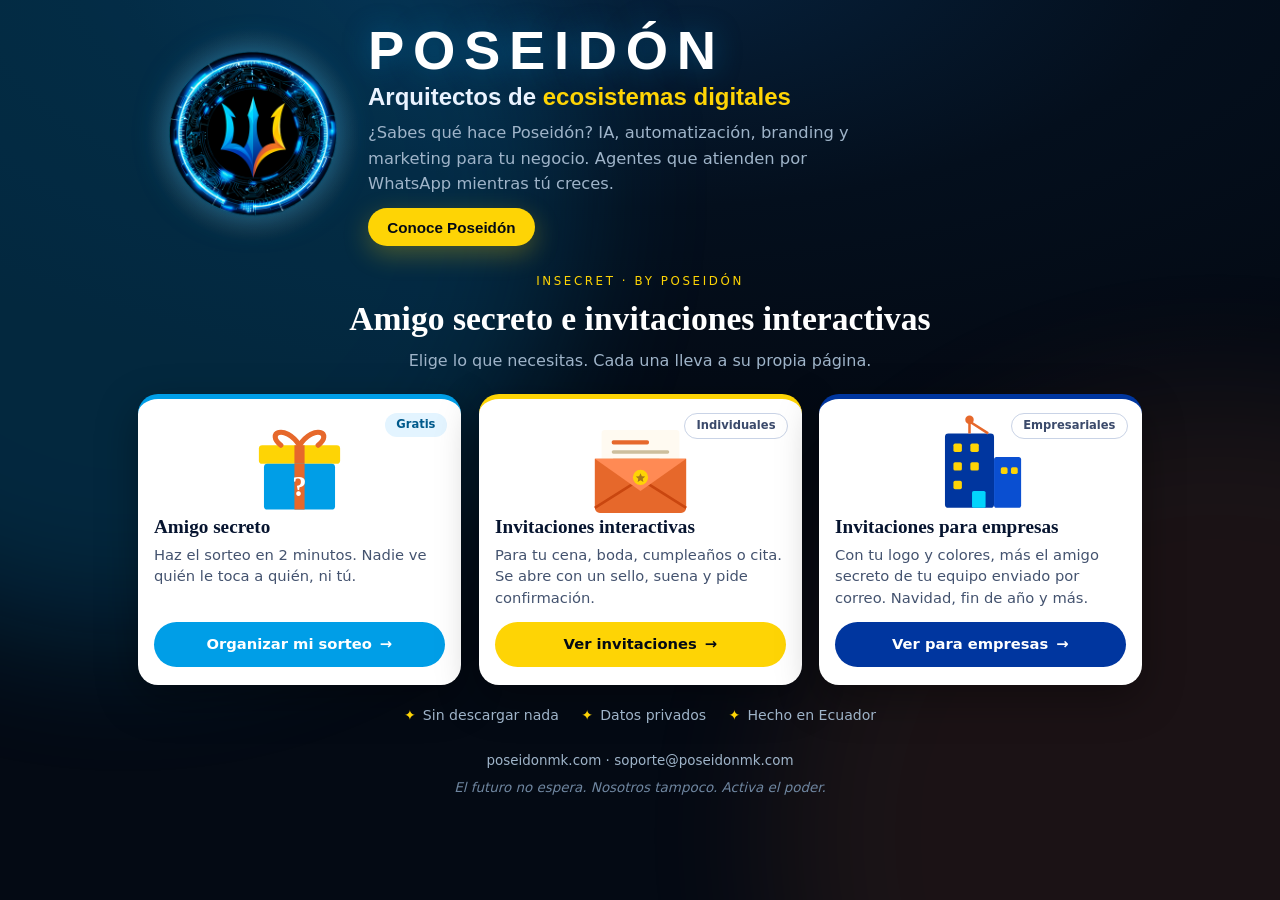
==== commit 48313600: "Empresas: sin botón de demo de amigo secreto; nuevas imágenes y textos para compartir por WhatsApp (" ====
--- a/index.html
+++ b/index.html
@@ -15,7 +15,7 @@
 <meta property="og:url" content="https://insecret.poseidonmk.com/">
 <meta property="og:title" content="InSecret · Amigo secreto e invitaciones interactivas">
 <meta property="og:description" content="Sorteo de amigo secreto gratis y invitaciones animadas con sonido para tu cena, boda o cumpleaños.">
-<meta property="og:image" content="https://insecret.poseidonmk.com/assets/og-image.jpg?v=3">
+<meta property="og:image" content="https://insecret.poseidonmk.com/assets/og-home.jpg?v=4">
 <meta property="og:image:type" content="image/jpeg">
 <meta property="og:image:width" content="1200">
 <meta property="og:image:height" content="630">
--- a/css/landing.css
+++ b/css/landing.css
@@ -274,3 +274,42 @@
 .mail-d .m-pad{width:100%;box-sizing:border-box;display:flex;flex-direction:column;align-items:stretch;gap:10px}
 .mail-d .m-pad>*{text-align:center}
 .mail-d .m-sign{width:100%}
+
+.ex .oi img{width:34px;height:34px;object-fit:contain;display:block;filter:drop-shadow(0 2px 3px rgba(0,0,0,.4))}
+
+/* v15 flujo empresa */
+.flow-wrap{max-width:980px;margin:22px auto 0;display:grid;grid-template-columns:1fr 330px;gap:34px;align-items:center;padding:0 16px}
+.flow-steps{display:grid;gap:12px}
+.fs{display:flex;gap:14px;text-align:left;align-items:flex-start;padding:16px 18px;border-radius:18px;background:rgba(255,255,255,.04);border:1px solid rgba(255,255,255,.12);color:#cfe2f7;font:inherit;cursor:pointer;transition:.25s}
+.fs i{flex:0 0 36px;height:36px;border-radius:50%;display:grid;place-items:center;font-style:normal;font-weight:700;background:rgba(255,255,255,.1);color:#fff}
+.fs b{display:block;font-size:1.05rem;color:#fff}.fs small{display:block;margin-top:4px;font-size:.88rem;line-height:1.4;color:#9fb8d6}
+.fs.on{background:rgba(254,212,5,.1);border-color:#fed405}.fs.on i{background:#fed405;color:#040a14}
+.flow-phone{position:relative;width:330px;height:660px;margin:0 auto;border-radius:48px;background:#0b0f18;box-shadow:0 0 0 3px #2a3346,0 30px 70px rgba(0,0,0,.5);padding:14px;overflow:hidden}
+.flow-phone img{position:absolute;inset:14px;width:calc(100% - 28px);height:calc(100% - 28px);object-fit:contain;object-position:top;background:#0a1020;border-radius:36px;opacity:0;transform:scale(.97);transition:.45s}
+.flow-phone img.on{opacity:1;transform:none}
+.flow-cta{display:flex;flex-wrap:wrap;gap:12px;justify-content:center;margin-top:26px;padding:0 16px}
+.btn-l{display:inline-block;padding:15px 26px;border-radius:999px;background:#fed405;color:#040a14;font-weight:700;text-decoration:none}
+.btn-l2{background:transparent;color:#fed405;border:2px solid #fed405}
+@media(max-width:820px){.flow-wrap{grid-template-columns:1fr;gap:22px}.flow-phone{order:-1;width:290px;height:580px}}
+
+/* v16 paquetes empresa */
+.pk-list{max-width:900px;margin:22px auto 0;padding:0 16px;display:grid;gap:14px}
+.pk{border-radius:22px;background:rgba(255,255,255,.04);border:1px solid rgba(255,255,255,.14);overflow:hidden;transition:.25s}
+.pk.on{border-color:#fed405;background:rgba(254,212,5,.05)}
+.pk-h{width:100%;display:flex;align-items:center;gap:14px;padding:16px 18px;background:none;border:0;color:#fff;font:inherit;text-align:left;cursor:pointer}
+.pk-ic{flex:0 0 54px;height:54px;border-radius:16px;background:rgba(255,255,255,.08);display:grid;place-items:center;font-size:28px}
+.pk-ic img{width:38px;height:38px;object-fit:contain}
+.pk-t{flex:1;min-width:0}.pk-t b{display:block;font-size:1.12rem}.pk-t small{display:block;color:#9fb8d6;margin-top:3px;font-size:.88rem}
+.pk-badge{font-style:normal;font-size:.72rem;font-weight:700;padding:5px 10px;border-radius:999px;background:#fed405;color:#040a14;white-space:nowrap}
+.pk-ch{font-style:normal;font-size:1.6rem;line-height:1;color:#fed405;transition:.25s}
+.pk.on .pk-ch{transform:rotate(180deg)}
+.pk-b{display:grid;grid-template-rows:0fr;transition:grid-template-rows .35s}
+.pk.on .pk-b{grid-template-rows:1fr}
+.pk-b>.pk-in{overflow:hidden;min-height:0;display:grid;grid-template-columns:1fr 310px;gap:28px;align-items:center;padding:0 18px}
+.pk.on .pk-in{padding:6px 18px 26px}
+.pk-steps{display:grid;gap:10px}
+.pk-in .flow-phone{width:310px;height:620px}
+.pk-cta{display:flex;flex-wrap:wrap;gap:10px;margin-top:8px}
+.pk-cta .btn-l{padding:13px 20px;font-size:.95rem}
+.pk-note{text-align:center;color:#9fb8d6;max-width:620px;margin:20px auto 0;padding:0 16px;font-size:.95rem}
+@media(max-width:820px){.pk-b>.pk-in{grid-template-columns:1fr;gap:18px}.pk-in .flow-phone{order:-1;width:280px;height:560px}.pk-badge{display:none}}
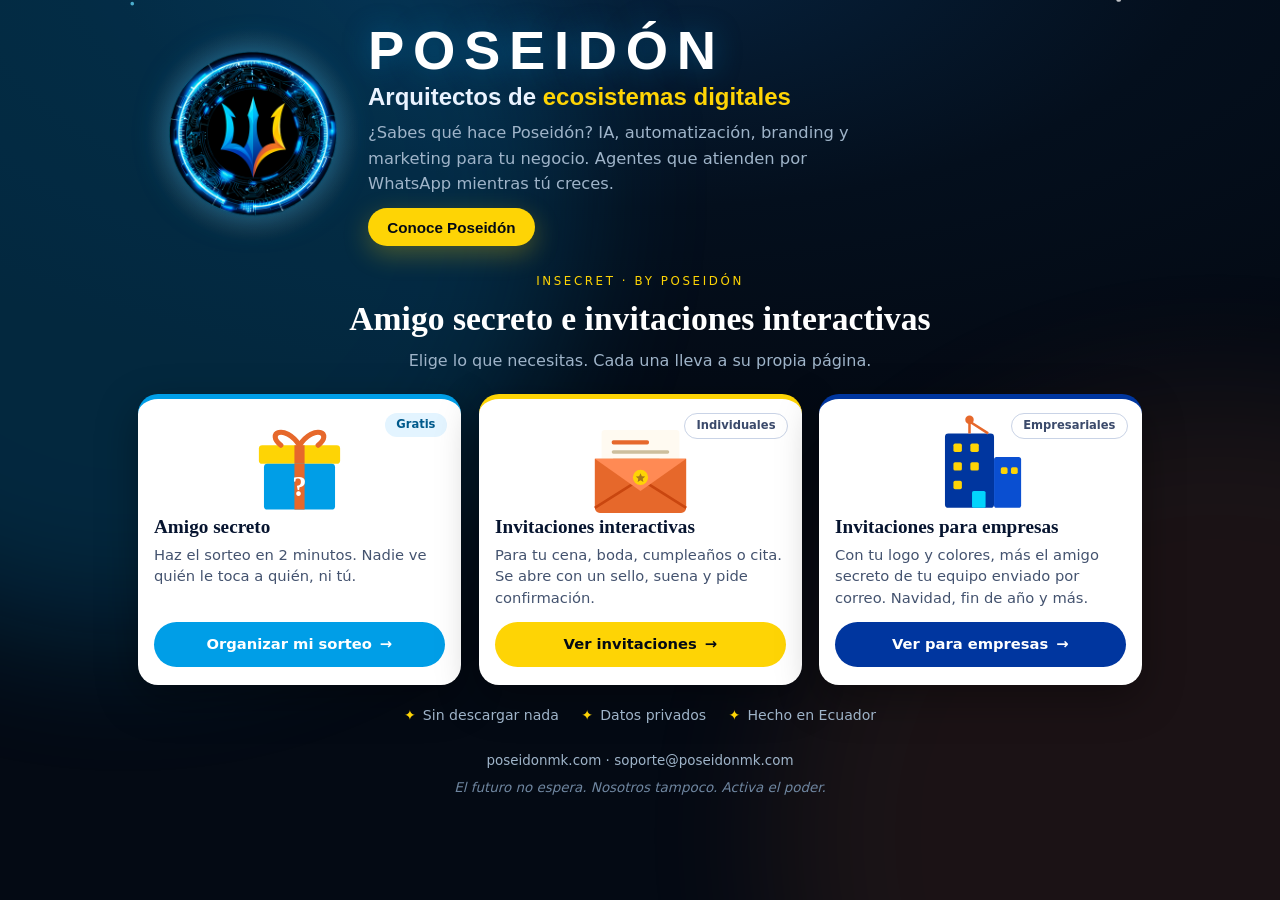
==== commit eccb06e2: "CTA arriba a la derecha, boda/15 y empresas derivan a Afrodita, IVA en proforma, ajustes móvil Co-Au" ====
--- a/index.html
+++ b/index.html
@@ -14,8 +14,8 @@
 <meta property="og:type" content="website">
 <meta property="og:url" content="https://insecret.poseidonmk.com/">
 <meta property="og:title" content="InSecret · Amigo secreto e invitaciones interactivas">
-<meta property="og:description" content="Sorteo de amigo secreto gratis y invitaciones animadas con sonido para tu cena, boda o cumpleaños.">
-<meta property="og:image" content="https://insecret.poseidonmk.com/assets/og-home.jpg?v=4">
+<meta property="og:description" content="Amigo secreto: sorteo gratis. Invitaciones: tarjetas animadas con sonido para tu cena, boda o cumpleaños.">
+<meta property="og:image" content="https://insecret.poseidonmk.com/assets/og-home.jpg?v=5">
 <meta property="og:image:type" content="image/jpeg">
 <meta property="og:image:width" content="1200">
 <meta property="og:image:height" content="630">
@@ -25,7 +25,7 @@
 <link rel="preconnect" href="https://fonts.googleapis.com">
 <link rel="preconnect" href="https://fonts.gstatic.com" crossorigin>
 <link href="https://fonts.googleapis.com/css2?family=Outfit:wght@300;400;500;600;700&family=Playfair+Display:ital,wght@0,600;0,700;1,600&display=swap" rel="stylesheet">
-<link rel="stylesheet" href="css/landing.css?v=13">
+<link rel="stylesheet" href="css/landing.css?v=18">
 </head>
 <body>
 <canvas id="fx" aria-hidden="true"></canvas>
--- a/css/landing.css
+++ b/css/landing.css
@@ -313,3 +313,4 @@
 .pk-cta .btn-l{padding:13px 20px;font-size:.95rem}
 .pk-note{text-align:center;color:#9fb8d6;max-width:620px;margin:20px auto 0;padding:0 16px;font-size:.95rem}
 @media(max-width:820px){.pk-b>.pk-in{grid-template-columns:1fr;gap:18px}.pk-in .flow-phone{order:-1;width:280px;height:560px}.pk-badge{display:none}}
+.pill-cta{background:#ffd600!important;color:#10213a!important;border-color:#ffd600!important;font-weight:700;margin-left:auto}.pill-cta+.by{margin-left:.6rem}
